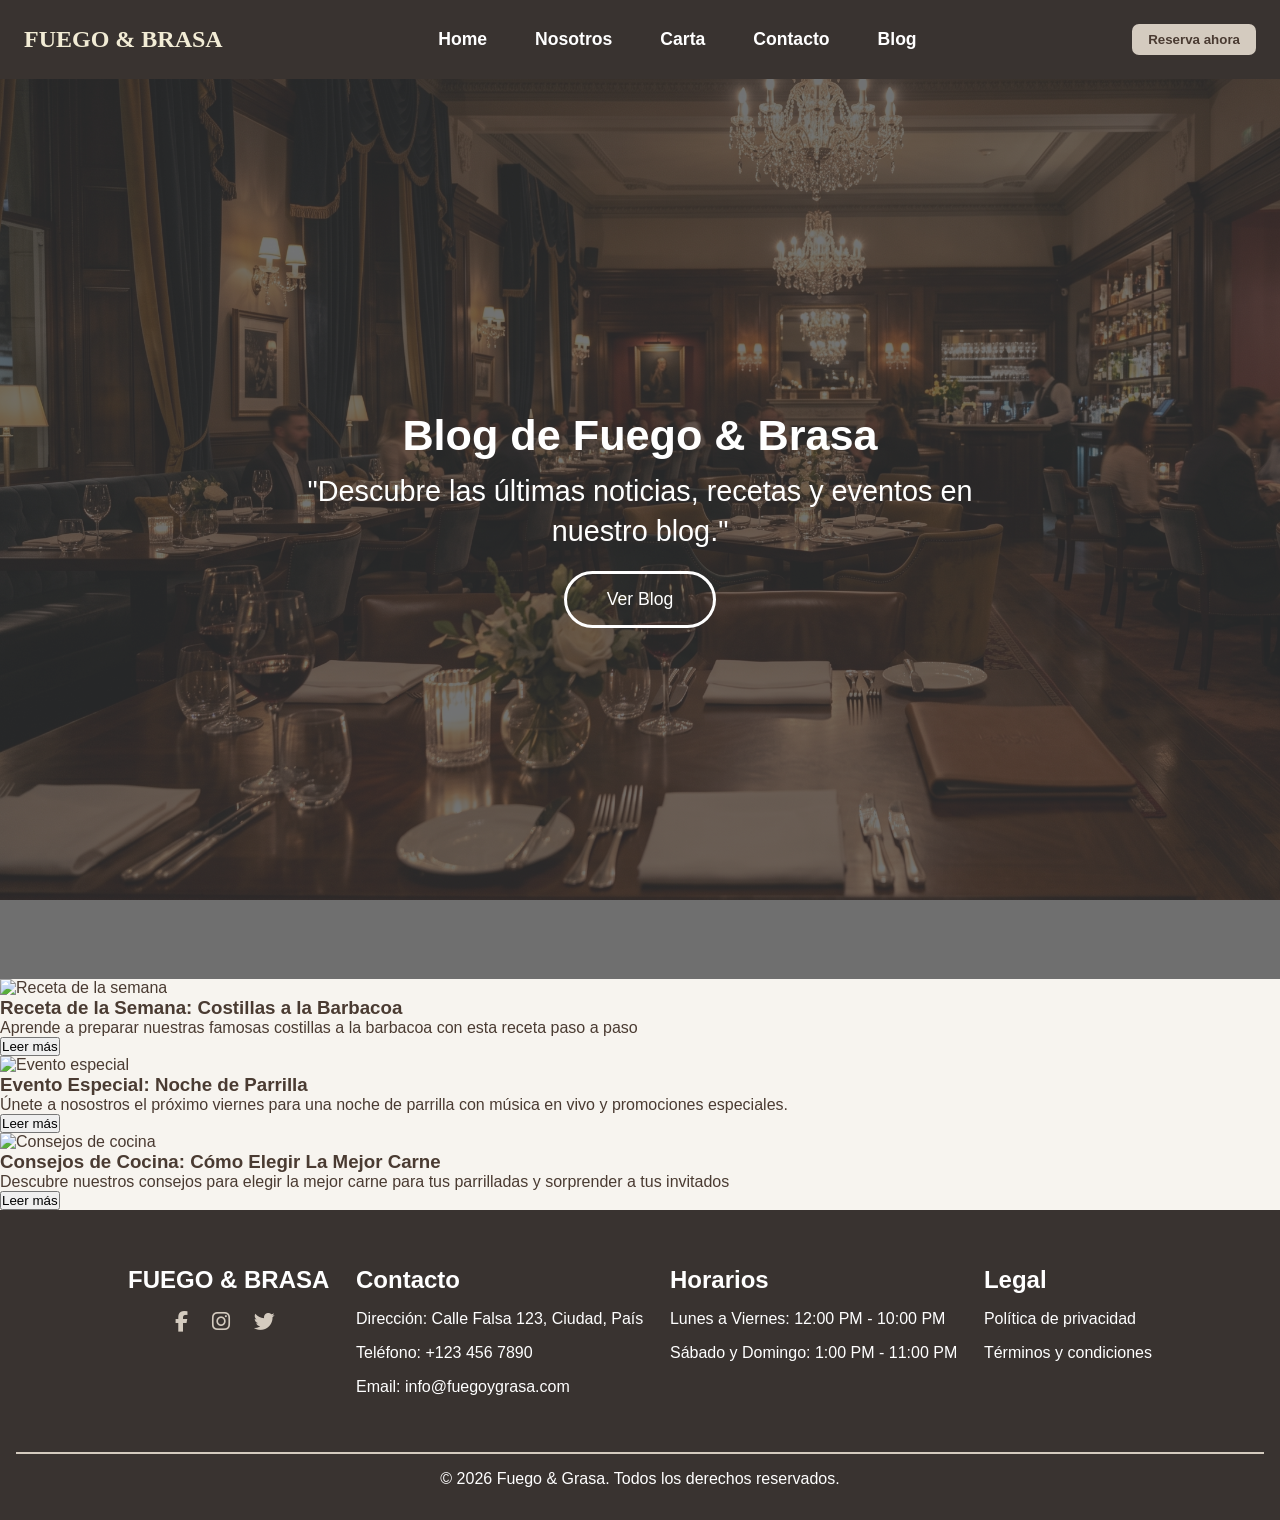
==== blog.html @ 3053ac19 "Commit de la creacion del Blog.Html con el apartado de su presentacion y la estructura de las primer" ====
<!DOCTYPE html>
<html lang="en">
<head>
    <meta charset="UTF-8">
    <meta name="viewport" content="width=device-width, initial-scale=1.0">
    <link rel="stylesheet" href="styles/styles.css">
    <link rel="icon" href="assets/favicon.ico" type="image/x-icon">
    <link rel="stylesheet" href="https://cdnjs.cloudflare.com/ajax/libs/font-awesome/6.5.1/css/all.min.css">
    <title>Blog - Fuego & Brasa</title>
</head>
<body>
    <header>
        <nav>
            <h2 class="logo">FUEGO & BRASA</h2>
            <ul>
                <li><a href="index.html">Home</a></li>
                <li><a href="nosotros.html">Nosotros</a></li>
                <li><a href="carta.html">Carta</a></li>
                <li><a href="contacto.html">Contacto</a></li>
                <li><a href="blog.html">Blog</a></li>
            </ul>
            <button class="btn-reservar">Reserva ahora</button>
        </nav>
    </header>
    
    <main>
        <section id="blog-presentacion">
            <div class="capa-oscura">
                <div class="contenido-capa">
                    <h2>Blog de Fuego & Brasa</h2>
                    <p>"Descubre las últimas noticias, recetas y eventos en nuestro blog."</p>
                    <button class="btn-blog">Ver Blog</button>
                </div>
            </div>
        </section>

        <section id="blog-contenido">
            <div class="tarjeta-blog">
                <img src="assets/img/ImgBlog1.jpeg" alt="Receta de la semana">
                <h3>Receta de la Semana: Costillas a la Barbacoa</h3>
                <p>Aprende a preparar nuestras famosas costillas a la barbacoa con esta receta paso a paso</p>
                <button class="btn-leer-mas">Leer más</button>
            </div>
            <div class="tarjeta-blog">
                <img src="assets/img/ImgBlog2.jpeg" alt="Evento especial">
                <h3>Evento Especial: Noche de Parrilla</h3>
                <p>Únete a nosostros el próximo viernes para una noche de parrilla con música en vivo y promociones especiales.</p>
                <button class="btn-leer-mas">Leer más</button>
            </div>
            <div class="tarjeta-blog">
                <img src="assets/img/ImgBlog3.jpeg" alt="Consejos de cocina">
                <h3>Consejos de Cocina: Cómo Elegir La Mejor Carne</h3>
                <p>Descubre nuestros consejos para elegir la mejor carne para tus parrilladas y sorprender a tus invitados</p>
                <button class="btn-leer-mas">Leer más</button>
            </div>
        </section>
    </main>

    <footer>
        <div class="footer-content">
            <div class="primer-contenido">
                <h2>FUEGO & BRASA</h2>
                <div class="redes-sociales">
                    <a href="https://www.facebook.com/fuegoygrasa" target="_blank">
                        <i  class ="fab fa-facebook-f"></i>
                        <span class="texto-oculto">Facebook</span>
                    </a>
                    <a href="https://www.instagram.com/fuegoygrasa" target="_blank">
                        <i class="fab fa-instagram"></i>
                        <span class="texto-oculto">Instagram</span>
                    </a>
                    <a href="https://www.twitter.com/fuegoygrasa" target="_blank">
                        <i class="fab fa-twitter"></i>
                        <span class="texto-oculto">Twitter</span>
                    </a>
                </div>
            </div>
            
            <div class="informacion-contenedor">
                <h2>Contacto</h2>
                <p>Dirección: Calle Falsa 123, Ciudad, País</p>
                <p>Teléfono: +123 456 7890</p>
                <p>Email: info@fuegoygrasa.com</p>
            </div>
            
            <div class="informacion-contenedor">
                <h2>Horarios</h2>
                <p>Lunes a Viernes: 12:00 PM - 10:00 PM</p>
                <p>Sábado y Domingo: 1:00 PM - 11:00 PM</p>
            </div>
            <div class="informacion-contenedor">
                <h2>Legal</h2>
                <p>Política de privacidad</p>
                <p>Términos y condiciones</p>
            </div>
        </div>
        <hr>
        <p class="copyright">&copy; 2026 Fuego & Grasa. Todos los derechos reservados.</p>
    </footer>
</body>
</html>
---- styles/styles.css ----
* {
    margin: 0;
    padding: 0;
    box-sizing: border-box;
    font-family: 'Open Sans', sans-serif;
}

body {
    background-color: #F7F4EF;
    color: #4A3B32;
}


nav {
    background-color: #393330;
    color: #fff;
    padding: 1.5rem;
    display: flex;
    align-items: center;
    gap: 7rem;
    justify-content: space-between;
    width: 100%; /* Asegura que el nav ocupe todo el ancho de la página */
}

nav .logo {
    font-size: 1.5rem;
    font-weight: bold;
    color: #fff9e0ef;
    font-family: 'Spicy Rice', cursive;
}

nav ul {
    list-style: none;
    display: flex;
    gap: 3rem;
}


nav ul li a {
    color: #fff;
    text-decoration: none;
    font-weight: bold;
    font-size: 1.1rem;
}

nav ul li a:hover {
    text-decoration: underline;
    text-underline-offset: 7px; /*Especiado entre el subrayado y el enlace*/
}

nav .btn-reservar {
    background-color: #fff5e7c8;
    padding: 0.5rem 1rem;
    border: none;
    border-radius: 7px;
    color: #4A3B32;
    font-weight: bold;
    cursor: pointer;
    transform: translateX(0);
    transition: transform 0.3s ease;
}

nav .btn-reservar:hover {
    background-color: #fff5e7;
    transition: background-color 0.3s ease;
    transform: translateX(-5px);
    transition: transform 0.3s ease;
}

nav .btn-reservar:active {
    background-color: #fff5e7c8;
}

main #contenido-principal {
    /*border: 10px solid red;*/
    display: flex;
    flex-direction: row;
    padding: 2rem;
    gap: 3rem;
    margin: 1rem 0;
}

main #contenido-principal .contenido-texto {
    /*border: 10px solid blue;*/
    font-size: 1.2rem;
    text-align: justify;
    padding: 1.5rem;
}

main #contenido-principal .contenido-texto h2 {
    margin-bottom: 1.2rem;
    font-size: 2.5rem;
}

main #contenido-principal .contenido-texto p {
    line-height: 1.6rem;
    font-size: 1.3rem;
}

main #contenido-principal .contenido-texto .btn-verCarta {
    margin-top: 1.5rem;
    background-color: #393330;
    color: #fff;
    padding: 0.7rem 1.5rem;
    border: none;
    border-radius: 7px;
    font-weight: bold;
    font-size: 0.9rem;
    cursor: pointer;
    transform: translateX(0);
    transition: transform 0.3s ease; /* Agrega una transición suave para el movimiento */
}

main #contenido-principal .contenido-texto .btn-verCarta:hover {
    transition: background-color 0.3s ease;
    background-color: #4A3B32;
    transform: translateX(5px);
    transition: transform 0.3s ease; 
}

.hero-image {
    width: 100%;
    height: auto;
    object-fit: cover; /* Asegura que la imagen mantenga su proporción y cubra el área asignada */
    border-radius: 10px;
    box-shadow: 0 8px 8px rgba(0, 0, 0, 0.1);
}


main #contenido-destacado {
    /*border: 10px solid rgb(0, 255, 247);*/
    padding: 1.5rem;
    text-align: center;
    line-height: 1.8rem;
    font-size: 1.2rem;
    display: flex;
    flex-direction: column;
    justify-content: center;
    align-items: center;
    margin: 1rem 0;
}

main #contenido-destacado .contenido-texto {
    /*border: 10px solid rgb(43, 129, 205);*/
    padding: 1rem;
    width: 70%;
}

main #contenido-destacado .contenido-texto h2 {
    margin-bottom: 1.2rem;
    font-size: 2.5rem;
}

main #contenido-destacado .contenido-texto p {
    line-height: 2rem;
    font-size: 1.2rem;
}

main #contenido-destacado .caracteristicas {
    /*border: 10px solid purple;*/
    display: flex;
    gap: 1.5rem;
    margin-top: 0.5rem;
    padding: 1rem;
}

main #contenido-destacado .caracteristicas .caracteristica {
    border: none;
    border-radius: 10px;
    box-shadow: 0 4px 6px rgba(0, 0, 0, 0.2);
    background-color: #fff5e7c8;
    padding: 1.8rem;
    flex: 1; /* Permite que cada característica ocupe el mismo espacio disponible */
    transition: transform 0.3s ease; 
}

main #contenido-destacado .caracteristicas .caracteristica:hover {
    transform: translateY(-5px);
    transition: transform 0.3s ease;
    box-shadow: 0 8px 12px rgba(0, 0, 0, 0.2); /* Agrega una sombra más pronunciada al hacer hover */
}

main #contenido-destacado .caracteristicas .caracteristica-imagen {
    margin: 10px 0;
    border: none;
    width: 100%;
    border-radius: 10px;
    box-shadow: 0 4px 6px rgba(0, 0, 0, 0.1);
    object-fit: cover; /* Asegura que la imagen mantenga su proporción y cubra el área asignada */
}

main #contenedor-testimonios {
    /*border: 10px solid rgb(255, 0, 0);*/
    display: grid;
    grid-template-columns: repeat(2, 1fr);
    gap: 2rem;
    padding: 2rem;
    margin: 1rem 0;
}

main #contenedor-testimonios .contenido-texto {
    /*border: 10px solid rgb(0, 255, 0);*/
    padding: 1.5rem;
    text-align: center;
    line-height: 1.8rem;
    font-size: 1.2rem;
    margin: auto;
}

main #contenedor-testimonios .contenido-texto h2 {
    margin-bottom: 1.2rem;
    font-size: 2.5rem;
    line-height: 2.5rem;
}

main #contenedor-testimonios .contenido-texto .calificacion {
    display: flex;
    flex-direction: column;
    justify-content: center;
    gap: 0.5rem;
    margin: 1rem 0;
}

main #contenedor-testimonios .contenido-texto .btn-verResenas{
    margin-top: 1.5rem;
    background-color: #393330;
    color: #fff;
    padding: 0.7rem 1.5rem;
    border: none;
    border-radius: 7px;
    font-weight: bold;
    font-size: 0.9rem;
    cursor: pointer;
    transform: translateY(0);
    transition: transform 0.3s ease; /* Agrega una transición suave para el movimiento */
}

main #contenedor-testimonios .contenido-texto .btn-verResenas:hover {
    transition: background-color 0.3s ease;
    background-color: #4A3B32;
    transform: translateY(-5px);
    transition: transform 0.3s ease; 
}

main #contenedor-testimonios .testimonios {
    /*border: 10px solid rgb(224, 57, 227);*/
    display: flex;
    flex-wrap: wrap;
    justify-content: center;
    gap: 2rem;
    padding: 1.5rem;
}

main #contenedor-testimonios .testimonio {
    display: grid;
    grid-template-columns: repeat(1, 1fr);
    text-align: justify;
    gap: 1rem;
    border: none;
    background-color: #fff5e7c8;
    padding: 1.5rem;
    border-radius: 10px;
    box-shadow: 0 4px 6px rgba(0, 0, 0, 0.1);
    width: 45%; /* Asegura que cada testimonio ocupe todo el ancho disponible dentro de su contenedor */
    justify-items: center; /* Centra el contenido dentro de cada testimonio */
    overflow: hidden;
}

main #contenedor-testimonios .testimonio .nombre-persona {
    font-weight: bold;
    font-size: 1.1rem;
}

main #contenedor-testimonios .testimonio p {
    font-size: 1rem;
    line-height: 1.5rem;
    text-align: center;
    margin: auto;
}

main #contenedor-testimonios .testimonio .testimonio-imagen {
    width: 200px;
    height: 200px;
    border-radius: 50%;
    object-fit: cover;
    box-shadow: 0 4px 6px rgba(0, 0, 0, 0.1);
}

main #ubicacion {
    display: grid;
    grid-template-columns: repeat(2, 1fr);
    /*border: 10px solid rgb(255, 0, 255);*/
    padding: 1.5rem;
    text-align: center;
    line-height: 1.8rem;
    font-size: 1.2rem;
    margin: 1rem 0;
}

main #ubicacion .contenido-texto {
    /*border: 10px solid rgb(0, 255, 255);*/
    padding: 1.5rem;
    text-align: center;
    line-height: 1.8rem;
    font-size: 1.2rem;
    text-align: justify;
}

main #ubicacion .contenido-texto h2 {
    margin-bottom: 1.2rem;
    font-size: 2.5rem;
    display: flex;
    flex-direction: row;
    gap : 1.5rem;
    align-items: center;
    /*border: 10px solid rgb(255, 255, 0);*/
    padding: 1rem;
}

main #ubicacion .contenido-texto p{
    /*border: #393330 10px solid;*/
    padding: 1rem;
}

main .separacion{
    border:none;
    border-top: 2px solid #bdae99;
    margin: 0 2rem;
}

footer {
    background-color: #393330;
    color: #fff;
    text-align: center;
    padding: 1rem;
}

footer .footer-content {
    display: flex;
    flex-direction: row;
    gap: 1rem;
    justify-content: space-between;
    align-items: flex-start;
    padding: 2.5rem 7rem;
}

footer .primer-contenido {
    display: flex;
    gap: 1rem;
    flex-direction: column;
    align-items: center;
}


footer .redes-sociales {
    display: flex;
    gap: 1rem;
    flex-direction: row;
}

footer .redes-sociales a {
    color: #fff5e7c8;
    text-decoration: none;
    font-size: 1.3rem;
}
footer .redes-sociales a i {
    margin-right: 0.5rem;
    transition: color 0.3s ease;
}

footer .redes-sociales i:hover {
    color: #fff5e7;
    transition: color 0.3s ease;
}

footer .texto-oculto{
    display: none; /*Oculta el texto, pero sigue siendo accesible para lectores de pantalla*/
}

footer .informacion-contenedor {
    display: flex;
    flex-direction: column;
    gap: 1rem;
    align-items: flex-start;
}

footer hr {
    margin: 1rem 0;
    border: none;
    border-top: 2px solid #fff5e7c8;
}

footer .copyright {
    font-size: 1rem;
    color: #ffffff;
    padding-bottom: 1rem;
}


main #presentacion-contenido{
    background-image: url("/assets/img/ImgFondoNosotros.jpeg");
    background-size: cover;
    height: 100vh;
    overflow: hidden;
    justify-content: center;
}

main #presentacion-contenido .capa-oscura{
    background: rgba(55, 56, 57, 0.7);
    height: 100vh;   
    /*border: 10px solid crimson;*/
    display: flex;
    flex-direction: column;
    justify-content: center;
}

main #presentacion-contenido .capa-oscura .contenido-capa{
    /*border: 10px solid rgb(47, 220, 20);*/
    text-align: center;
    color: #fff;
    line-height: 1.8rem;
    font-size: 1.8rem;
    padding: 30px;
}

main #presentacion-contenido .capa-oscura .contenido-capa h2{
    /*border: 10px solid rgb(38, 130, 23);*/
    margin-bottom: 1rem;
    padding: 10px;
}

main #presentacion-contenido .capa-oscura .contenido-capa .btn-reserva{
    border: 3px solid white;
    border-radius: 40px;
    margin-top: 20px;
    margin-bottom: 1rem;
    padding: 15px 40px;
    font-size: 1.1rem;
    background: none;
    color: #fff;
    cursor: pointer;
}

main #presentacion-contenido .capa-oscura .contenido-capa .btn-reserva:hover{
    text-decoration: underline;
    text-underline-offset: 7px;
    transition: 0.3 ease;
}

main #historia{
    /*border: 10px solid cornflowerblue;*/
}

main #historia .contenido{
    /*border: 10px solid rgb(79, 110, 168);*/
    display: flex;
    gap: 10px;
}

main #historia .contenido .contenido-texto{
    /*border: 10px solid rgb(46, 64, 97);*/
    padding: 40px;
    margin-bottom: 10px;
    text-align: justify;
    font-size: 1.2rem;
    line-height: 1.8rem;
}
main #historia .contenido .contenido-texto h2{
    /*border: 10px solid rgb(39, 217, 190);*/
    padding: 15px;
    margin-bottom: 10px;
    text-align: justify;
}

main #historia .contenido .contenido-texto p{
    /*border: 10px solid rgb(39, 217, 190);*/
    padding: 15px;
    margin-bottom: 10px;
    text-align: justify;
}

main #historia .contenido .imagen-historia{
    width: 50%;
    height: auto;
    object-fit: cover;
    border-radius: 5px;
}

main #objetivo-restaurante {
    /*border: 10px solid salmon;*/
    background-image: url("/assets/img/ImgObjetivos.jpeg");
    height: 120vh;
    background-size: cover;
    background-attachment: fixed;
    color: #f4f4f4;
}

main #objetivo-restaurante .capa-oscura{
    background: rgba(55, 56, 57, 0.7);
    height: 120vh;
    /*border: 10px solid rgb(130, 61, 54);*/
    justify-content: center;
    align-content: center;
}

main #objetivo-restaurante .capa-oscura h2{
    /*border: 10px solid forestgreen;*/
    text-align: center;
    align-content: center;
    font-size: 2rem;
    margin-bottom: 9rem;
}

main #objetivo-restaurante .contenido {
    /*border: 10px solid rgb(72, 53, 194);*/
    padding: 10px;
    margin: auto;
}

main #objetivo-restaurante .contenido p{
    /*border: 10px solid rgb(53, 194, 163);*/
    padding: 20px;
    line-height: 2rem;
}

main #objetivo-restaurante .contenido-grupo {
    /*border: 10px solid rgb(4, 242, 56);*/
    display: grid;
    grid-template-columns: repeat(3,1fr);
    text-align: center;
    font-size: 1.4rem;
    gap: 20x;
}

main #objetivo-restaurante .contenido:not(:last-child) {
    border-right: 2px solid rgba(255, 255, 255, 0.941); /* Línea blanca semi-transparente */
}

main #equipo-restaurante {
    /*border: 10px solid fuchsia;*/
    display: grid;
    grid-template-columns: repeat(1, 1fr);
    gap: 10px;
    margin-bottom: 20px;
}

main #equipo-restaurante hr {
    margin: 1rem 12rem;
    border: none;
    border-top: 2px solid #7b7265c8;
}

main #equipo-restaurante .contenido-texto {
    /*border: 10px solid rgb(25, 21, 137);*/
    margin: auto;
    padding: 20px;
    text-align: center;
    width: 70%;
}

main #equipo-restaurante .contenido-texto h2{
    /*border: 10px solid rebeccapurple;*/
    font-size: 2rem;
    margin-bottom: 1rem;
    padding: 15px;
}
main #equipo-restaurante .contenido-texto h2 i{
    margin-right: 15px;
}

main #equipo-restaurante .contenido-texto p{
    /*border: 10px solid rgb(112, 153, 51);*/
    font-size: 1.4rem;
    padding: 15px;
    line-height: 2rem;
}

main #equipo-restaurante .presentacion-equipo {
    /*border: 10px solid rgb(255, 0, 30);*/
    display: flex;
    flex-direction: row;
    flex-wrap: wrap;
    justify-content: center;
    gap: 20px;
    padding: 10px;
}

main #equipo-restaurante .presentacion-equipo .personal{
    width: 30%; /* Asegura que cada testimonio ocupe todo el ancho disponible dentro de su contenedor */
    padding: 20px; 
    text-align: center;
    gap: 1rem;
    border: none;
    background-color: #fff5e7c8;
    border-radius: 10px;
    box-shadow: 0 4px 6px rgba(0, 0, 0, 0.1);
    justify-items: center; /* Centra el contenido dentro de cada testimonio */
    overflow: hidden;
    transform: translateY(0);
    transition: transform 0.3s ease;
}

main #equipo-restaurante .presentacion-equipo .personal:hover{
    transform: translateY(-5px);
    transition: all 0.3s ease;
    box-shadow: 0 7px 10px rgba(0, 0, 0, 0.2);
}


main #equipo-restaurante .presentacion-equipo .personal .personal-imagen{
    width: 200px;
    height: 200px;
    border-radius: 50%;
    object-fit: cover;
    box-shadow: 0 4px 6px rgba(0, 0, 0, 0.1);
    margin-bottom: 20px;
}

main #equipo-restaurante .presentacion-equipo .personal ul{
    font-size: 1.1rem;
    line-height: 1.5rem;
    list-style: none;
}

main #equipo-restaurante .presentacion-equipo .personal ul li{
    padding: 5px 0;
}

main #mapa-restaurante {
    height: 80vh;
}

main #mapa-restaurante .mapa iframe{
    height: 80vh;
}


/*ESTILOS DE LA CARTA.HTML*/
main #carta-contenido {
    /*border: 10px solid blue;*/
    background-image: url("/assets/img/ImgFondoCarta.jpeg");
    background-size: cover;
    background-attachment: fixed;
    height: 100vh;
    color: #fff;
    text-align: center;
}

main #carta-contenido .capa-oscura{
    /*border: 10px solid rgb(0, 255, 221);*/
    height: 100vh;
    background: rgba(55, 56, 57, 0.7);
    display: flex;
    flex-direction: column;
    justify-content: center;
    align-items: center;
}

main #carta-contenido .capa-oscura .contenido{
    /*border: 10px solid rebeccapurple;*/
    padding: 30px;
    width: 60%;
    font-size: 1.8rem;
}

main #carta-contenido .capa-oscura .contenido h2{
    margin-bottom: 1rem;
}

main #carta-contenido .capa-oscura .contenido p {
    line-height: 2.5rem;
}

main #carta-contenido .capa-oscura .contenido #btn-verCarta{
    border: 3px solid white;
    border-radius: 40px;
    margin-top: 20px;
    margin-bottom: 1rem;
    padding: 15px 40px;
    font-size: 1.1rem;
    background: none;
    color: #fff;
    cursor: pointer;
}

main #carta-contenido .capa-oscura .contenido #btn-verCarta:hover{
    text-decoration: underline;
    text-underline-offset: 7px;
    transition: 0.3 ease;
}

main #entradas-carta {
    /*border: 10px solid forestgreen;*/
    display: flex;
    flex-direction: column;
    flex-wrap: wrap;
    justify-content: center;
}

main #entradas-carta .presentacion{
    /*border: 10px solid aqua;*/
    text-align: center;
    padding: 30px;
    font-size: 1.5rem;
    line-height: 2.5rem;
}

main #entradas-carta .platos-grid-layout{
    /*border: 10px solid rgb(6, 240, 29);*/
    display: flex;
    flex-wrap: wrap;
    overflow: hidden;
    gap: 20px;
    justify-content: center;
}

main #entradas-carta .platos-grid-layout .plato-tarjeta{
    border: none;
    background-size: cover;
    background-position: center;
    height: 40vh;
    width: calc(33.33% - 20px);
    color: white;
    position: relative;
    overflow: hidden;
    border-radius: 10px;
    box-shadow: 0 4px 6px rgba(0, 0, 0, 0.1);
    margin: 20px 0px;
}

main #entradas-carta .platos-grid-layout .plato-tarjeta .contenido-capa{
    border: none;
    background: rgba(55, 56, 57, 0.85); /* Color gris oscuro con opacidad */
    position: absolute;
    top: 0;
    left: 0;
    width: 100%;
    height: 100%;
    display: flex;
    flex-direction: column;
    justify-content: center;
    align-items: center;
    text-align: center;
    font-size: 20px;
    line-height: 1.8rem;
    padding: 20px;
    box-sizing: border-box;
    color: white;
    opacity: 0; 
    transition: opacity 0.4s ease;
}

main #entradas-carta .platos-grid-layout .plato-tarjeta .contenido-capa:hover{
    opacity: 1;
}

.separacion-carta{
    border: none;
    border-top: 3px solid rgb(169, 143, 104);
    margin: 10px 5rem;

}

.entrada-1 {
    background-image: url("/assets/img/ImgPlatoEntrada1.jpeg"); 
}
.entrada-2 {
    background-image: url("/assets/img/ImgPlatoEntrada2.jpeg"); 
}
.entrada-3 {
    background-image: url("/assets/img/ImgPlatoEntrada3.jpeg"); 
}
.entrada-4 {
    background-image: url("/assets/img/ImgPlatoEntrada4.jpeg"); 
} 
.entrada-5 {
    background-image: url("/assets/img/ImgPlatoEntrada5.jpeg"); 
}


/*CORTES*/
.corte-1 {
    background-image: url("/assets/img/ImgPlatoCorte1.jpeg"); 
}
.corte-2 {
    background-image: url("/assets/img/ImgPlatoCorte2.jpeg");
}
.corte-3 {
    background-image: url("/assets/img/ImgPlatoCorte3.jpeg"); 
}
.corte-4 {
    background-image: url("/assets/img/ImgPlatoCorte4.jpeg"); 
}
.corte-5 {
    background-image: url("/assets/img/ImgPlatoCorte5.jpeg"); 
}
.corte-6 {
    background-image: url("/assets/img/ImgPlatoCorte6.jpeg"); 
}
.corte-7 {
    background-image: url("/assets/img/ImgPlatoCorte7.jpeg"); 
}
.corte-8 {
    background-image: url("/assets/img/ImgPlatoCorte8.jpeg"); 
}


/*GUARNICIONES*/
.guarnicion-1 {
    background-image: url("/assets/img/ImgPlatoGuarnicion1.jpeg"); 
}
.guarnicion-2 {
    background-image: url("/assets/img/ImgPlatoGuarnicion2.jpeg");
}
.guarnicion-3 {
    background-image: url("/assets/img/ImgPlatoGuarnicion3.jpeg"); 
}
.guarnicion-4 {
    background-image: url("/assets/img/ImgPlatoGuarnicion4.jpeg"); 
}
.guarnicion-5 {
    background-image: url("/assets/img/ImgPlatoGuarnicion5.jpeg"); 
}
.guarnicion-6 {
    background-image: url("/assets/img/ImgPlatoGuarnicion6.jpeg"); 
} 


/*POSTRES*/
.postre-1 {
    background-image: url("/assets/img/ImgPlatoPostre1.jpeg"); 
}
.postre-2 {
    background-image: url("/assets/img/ImgPlatoPostre2.jpeg");
}
.postre-3 {
    background-image: url("/assets/img/ImgPlatoPostre3.jpeg"); 
}
.postre-4 {
    background-image: url("/assets/img/ImgPlatoPostre4.jpeg"); 
}
.postre-5 {
    background-image: url("/assets/img/ImgPlatoPostre5.jpeg");  
}


/*BEBIDAS*/
.bebida-1 {
    background-image: url("/assets/img/ImgBebida1.jpeg"); 
}
.bebida-2 {
    background-image: url("/assets/img/ImgBebida2.jpeg");
}
.bebida-3 {
    background-image: url("/assets/img/ImgBebida3.jpeg"); 
}
.bebida-4 {
    background-image: url("/assets/img/ImgBebida4.jpeg"); 
}
.bebida-5 {
    background-image: url("/assets/img/ImgBebida5.jpeg");  
}



/*ESTILOS DE CONTACTO.HTML*/
main #contacto-presentacion {
    /*border: 10px solid blue;*/
    background-image: url("/assets/img/ImgFondoContacto.jpeg");
    background-size: cover;
    background-attachment: fixed;
    height: 100vh;
    color: #fff;
    text-align: center;
}

main #contacto-presentacion .capa-oscura{
   /* border: 10px solid rgb(0, 255, 221);*/
    height: 100vh;
    background: rgba(55, 56, 57, 0.7);
    display: flex;
    flex-direction: column;
    justify-content: center;
    align-items: center;
}

main #contacto-presentacion .capa-oscura .contenido-capa{
    /*border: 10px solid rebeccapurple;*/
    padding: 30px;
    width: 60%;
    font-size: 1.8rem;
    line-height: 2.5rem;
}

main #contacto-presentacion .capa-oscura .contenido-capa h2{
    margin-bottom: 1rem;
}

main #contacto-presentacion .capa-oscura .contenido-capa .btn-contacto{
    border: 3px solid white;
    border-radius: 40px;
    margin-top:20px;
    margin-bottom: 1rem;
    padding: 15px 40px;
    font-size: 1.1rem;
    background: none;
    color: #fff;
    cursor: pointer;
    transition: all 0.3s ease;
}

main #contacto-presentacion .capa-oscura .contenido-capa .btn-contacto:hover{
    text-decoration: underline;
    text-underline-offset: 7px;
    transition: 0.3s ease;
}

main #apartado-formulario{
    /*border: 10px solid #ce4b09;*/
    display: flex;
    flex-direction: row;
    justify-content: space-between;
    gap: 40px;
    padding: 50px;
}

main #apartado-formulario .tarjeta-complemento{
    border: none;
    width: 30%;
    align-content: center;
    text-align: center;
    line-height: 1.8rem;
    background-color: #fff5e7c8;
    border-radius: 10px;
    box-shadow: 0 4px 6px rgba(0, 0, 0, 0.1);
    margin: auto;
    padding: 20px;
}

main #apartado-formulario .tarjeta-complemento h3{
    margin-bottom: 15px;
    font-size: 20px;
}

main #apartado-formulario .tarjeta-complemento p{
    /*border: 10px solid royalblue;*/
    padding: 0 30px;
    font-size: 18px;
}

main #apartado-formulario .tarjeta-complemento .contacto-lista, .horarios-lista{
    list-style: none;
    text-decoration: underline;
    text-underline-offset: 7px;
    margin: 10px;
    /*border: 10px solid red;*/
}

main #apartado-formulario #formulario-contacto{
    /*border: 10px solid rgb(37, 236, 140);*/
    display: flex;
    flex-direction: column;
    justify-content: space-between;
    gap: 10px;
    padding: 20px;
    background-color: #fff5e7c8;
    border-radius: 10px;
    box-shadow: 0 4px 6px rgba(0, 0, 0, 0.1);
    width: 50%;
    margin: auto;
}


main #apartado-formulario #formulario-contacto h2{
    font-size: 2rem;
    margin-bottom: 1rem;
    text-align: center;
}

main #apartado-formulario #formulario-contacto label{
    font-size: 18px;
    font-weight: bold;
}

main #apartado-formulario #formulario-contacto input, main #apartado-formulario #formulario-contacto textarea{
    border: 2px solid #7b7265c8;
    border-radius: 5px;
    padding: 10px;
    font-size:16px;
    margin-bottom: 10px;
}

main #apartado-formulario #formulario-contacto button[type="submit"]{
    background-color:#393330;
    color: #fff;
    border:none;
    border-radius: 7px;
    padding: 10px;
    font-size: 1.1rem;
    cursor: pointer;
    transition: all 0.3s ease;
    margin-top: 10px;
    width: 50%;
    align-self: center;
}

main #apartado-formulario #formulario-contacto button[type="submit"]:hover{
    background-color: #4A3B32;
    transition: all 0.3s ease; 
}




/*ESTILOS BLOG.HTML*/
/*ESTILOS DE CONTACTO.HTML*/
main #blog-presentacion {
    /*border: 10px solid blue;*/
    background-image: url("/assets/img/ImgFondoContacto.jpeg");
    background-size: cover;
    background-attachment: fixed;
    height: 100vh;
    color: #fff;
    text-align: center;
}

main #blog-presentacion .capa-oscura{
   /* border: 10px solid rgb(0, 255, 221);*/
    height: 100vh;
    background: rgba(55, 56, 57, 0.7);
    display: flex;
    flex-direction: column;
    justify-content: center;
    align-items: center;
}

main #blog-presentacion .capa-oscura .contenido-capa{
    /*border: 10px solid rebeccapurple;*/
    padding: 30px;
    width: 60%;
    font-size: 1.8rem;
    line-height: 2.5rem;
}

main #blog-presentacion .capa-oscura .contenido-capa h2{
    margin-bottom: 1rem;
}

main #blog-presentacion .capa-oscura .contenido-capa .btn-blog{
    border: 3px solid white;
    border-radius: 40px;
    margin-top:20px;
    margin-bottom: 1rem;
    padding: 15px 40px;
    font-size: 1.1rem;
    background: none;
    color: #fff;
    cursor: pointer;
    transition: all 0.3s ease;
}

main #blog-presentacion .capa-oscura .contenido-capa .btn-blog:hover{
    text-decoration: underline;
    text-underline-offset: 7px;
    transition: 0.3s ease;
}
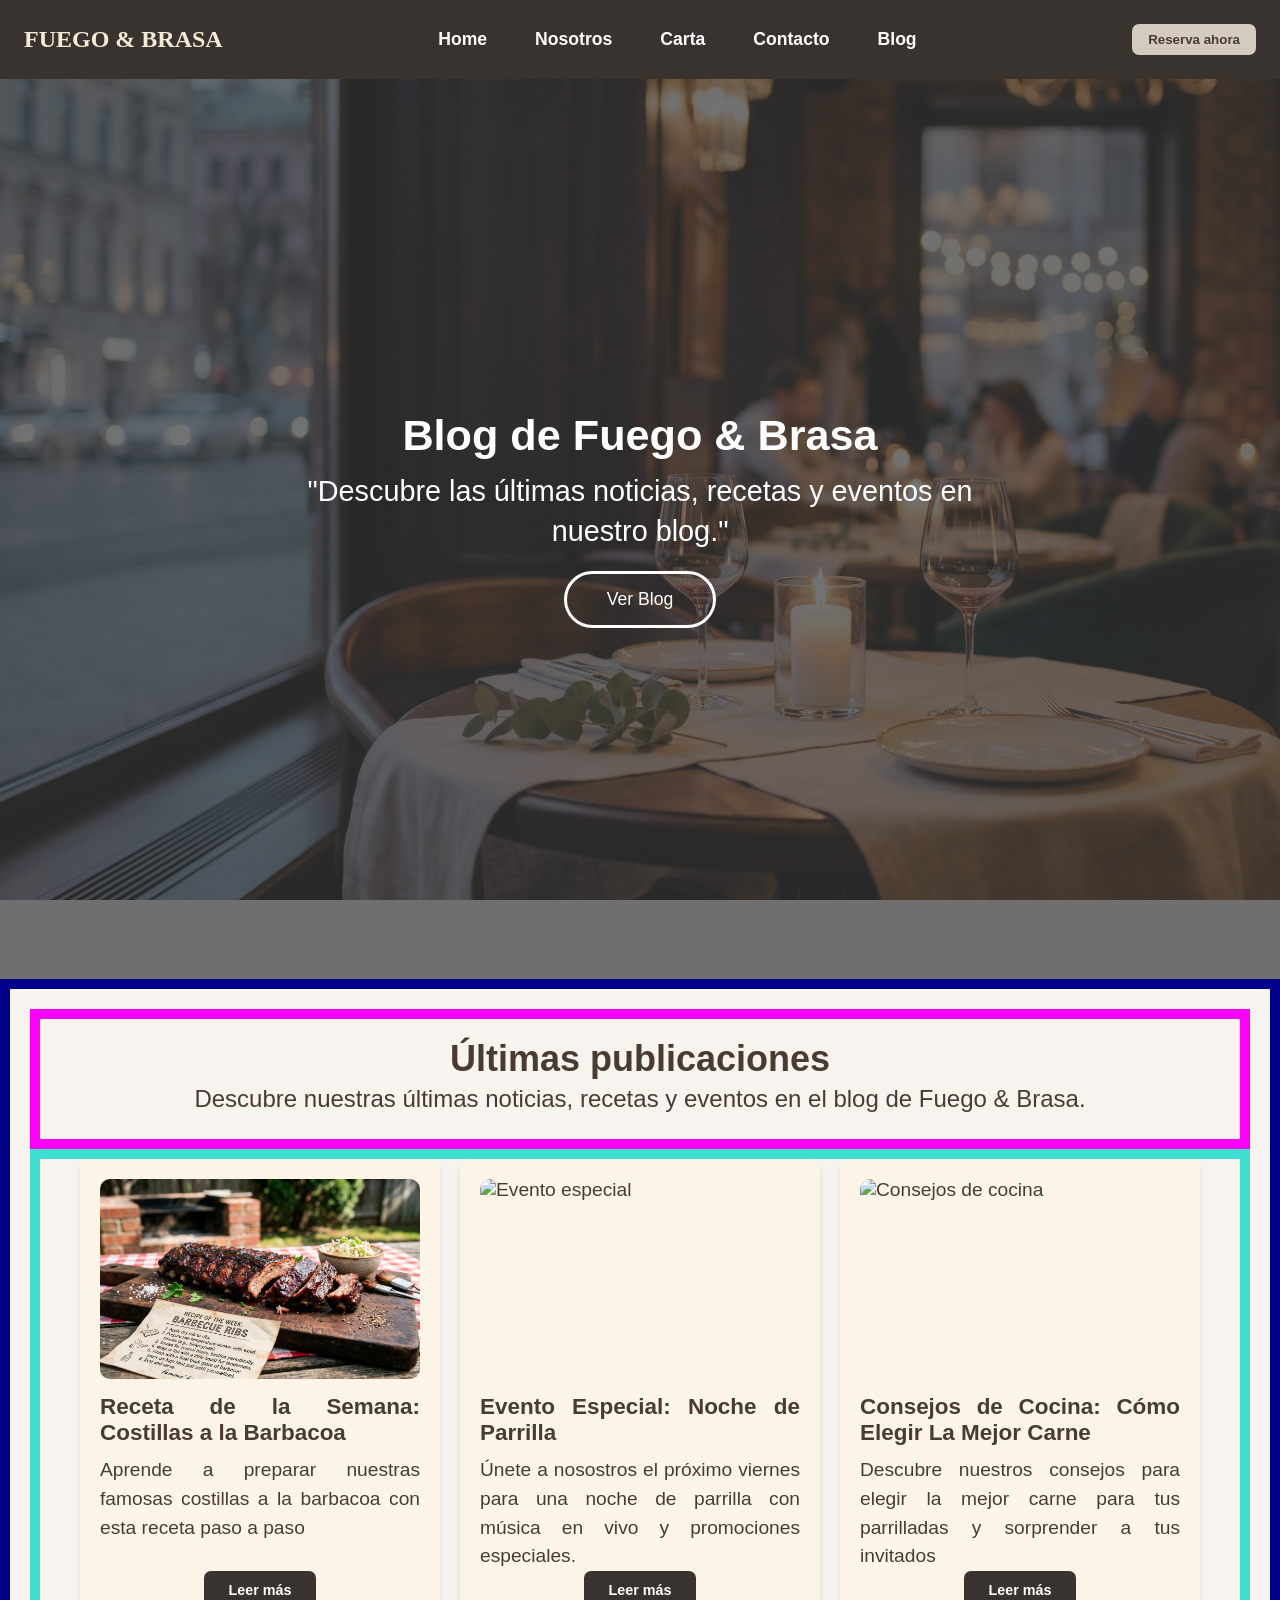
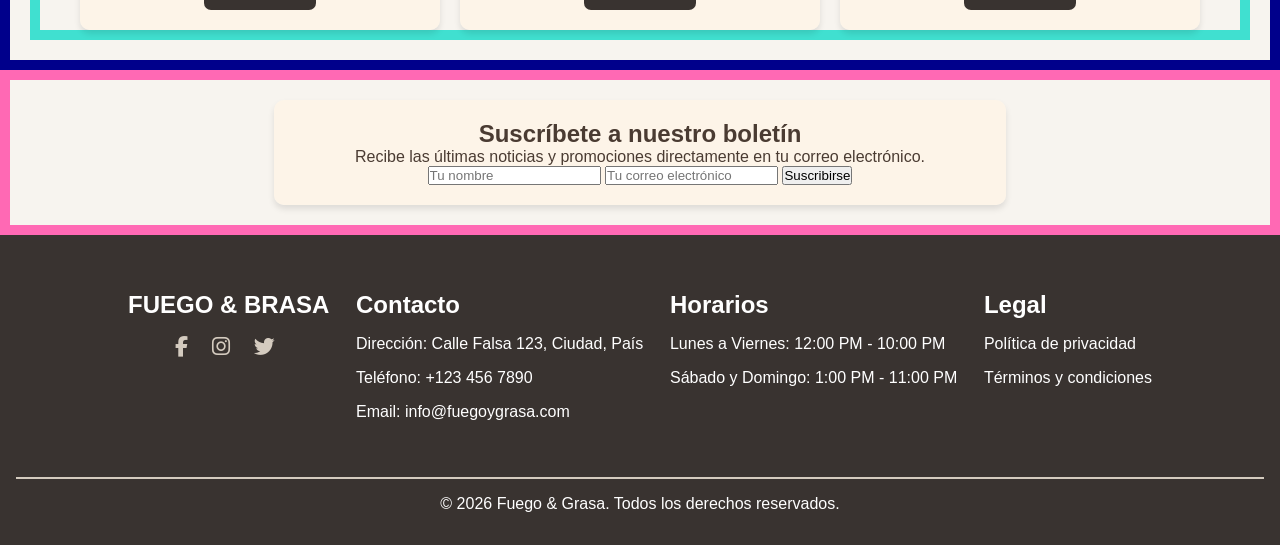
==== commit 803617af: "Commit de la implementacion de 3 noticias en blog con sus estilos y estructura de un pequeño apartad" ====
--- a/blog.html
+++ b/blog.html
@@ -35,24 +35,47 @@
         </section>
 
         <section id="blog-contenido">
-            <div class="tarjeta-blog">
-                <img src="assets/img/ImgBlog1.jpeg" alt="Receta de la semana">
+            <div class="tarjeta-presentacion">
+                <h2>Últimas publicaciones</h2>
+                <p>Descubre nuestras últimas noticias, recetas y eventos en el blog de Fuego & Brasa.</p>
+            </div>
+
+            <div class="tarjetas-blog">
+                <div class="tarjeta-blog">
+                <img src="assets/img/ImgBlog1.jpeg" alt="Receta de la semana" class="img-blog">
                 <h3>Receta de la Semana: Costillas a la Barbacoa</h3>
                 <p>Aprende a preparar nuestras famosas costillas a la barbacoa con esta receta paso a paso</p>
                 <button class="btn-leer-mas">Leer más</button>
-            </div>
-            <div class="tarjeta-blog">
-                <img src="assets/img/ImgBlog2.jpeg" alt="Evento especial">
+                </div>
+
+                <div class="tarjeta-blog">
+                <img src="assets/img/ImgBlog2.jpeg" alt="Evento especial" class="img-blog">
                 <h3>Evento Especial: Noche de Parrilla</h3>
                 <p>Únete a nosostros el próximo viernes para una noche de parrilla con música en vivo y promociones especiales.</p>
                 <button class="btn-leer-mas">Leer más</button>
-            </div>
-            <div class="tarjeta-blog">
-                <img src="assets/img/ImgBlog3.jpeg" alt="Consejos de cocina">
+                </div>
+
+                <div class="tarjeta-blog">
+                <img src="assets/img/ImgBlog3.jpeg" alt="Consejos de cocina" class="img-blog">
                 <h3>Consejos de Cocina: Cómo Elegir La Mejor Carne</h3>
                 <p>Descubre nuestros consejos para elegir la mejor carne para tus parrilladas y sorprender a tus invitados</p>
                 <button class="btn-leer-mas">Leer más</button>
+                </div>
             </div>
+        </section>
+        
+        <section id="blog-suscripcion">
+            <div class="tarjeta-suscripcion">
+                <h2>Suscríbete a nuestro boletín</h2>
+                <p>Recibe las últimas noticias y promociones directamente en tu correo electrónico.</p>
+                <form id="formulario-suscripcion">
+                    <input type="text" name="nombre" id="nombre-suscripcion" placeholder="Tu nombre" required>
+                    <input type="email" name="email" id="email-suscripcion" placeholder="Tu correo electrónico" required>
+                    <button type="submit" class="btn-suscripcion">Suscribirse</button>
+                </form>
+            </div>
+        </section>
+
         </section>
     </main>
 
--- a/styles/styles.css
+++ b/styles/styles.css
@@ -1016,7 +1016,7 @@
 /*ESTILOS DE CONTACTO.HTML*/
 main #blog-presentacion {
     /*border: 10px solid blue;*/
-    background-image: url("/assets/img/ImgFondoContacto.jpeg");
+    background-image: url("/assets/img/ImgBlogPresentacion.jpeg");
     background-size: cover;
     background-attachment: fixed;
     height: 100vh;
@@ -1065,3 +1065,94 @@
     transition: 0.3s ease;
 }
 
+main #blog-contenido{
+    border: 10px solid darkblue;
+    gap: 20px;
+    justify-content: center;
+    padding: 20px;
+}
+
+main #blog-contenido .tarjeta-presentacion{
+    border: 10px solid fuchsia;
+    text-align: center;
+    padding: 20px;
+    font-size: 1.5rem;
+    line-height: 2.5rem;
+}
+
+main #blog-contenido .tarjetas-blog{
+    border: 10px solid turquoise;
+    display: flex;
+    flex-direction: row;
+    justify-content: center;
+    gap: 20px;
+    font-size: 1.2rem;
+    text-align: justify;
+}
+
+main #blog-contenido .tarjetas-blog .tarjeta-blog{
+    /*border: 10px solid red;*/
+    background-color: #fff5e7c8;
+    border-radius: 10px;
+    box-shadow: 0 4px 6px rgba(0, 0, 0, 0.1);
+    padding: 20px;
+    width: 30%;
+    display: flex;
+    flex-direction: column;
+}
+
+main #blog-contenido .tarjetas-blog .tarjeta-blog .img-blog{
+    width: 100%;
+    height: 200px;
+    object-fit: cover;
+    border-radius: 10px;
+    margin-bottom: 15px;
+}
+
+main #blog-contenido .tarjetas-blog .tarjeta-blog h3{
+    margin-bottom: 10px;
+}
+
+main #blog-contenido .tarjetas-blog .tarjeta-blog p{
+    line-height: 1.8rem;
+    flex-grow: 1; /*Permite que el parrafo ocupe el espacio disponible dentro de la tarjeta, empujando el boton hacia abajo*/
+}
+
+main #blog-contenido .tarjetas-blog .tarjeta-blog .btn-leer-mas{
+    margin:auto;
+    background-color: #393330;
+    color: #fff;
+    padding: 0.7rem 1.5rem;
+    border: none;
+    border-radius: 7px;
+    font-weight: bold;
+    font-size: 0.9rem;
+    cursor: pointer;
+    transform: translateY(0);
+    transition: transform 0.3s ease;
+}
+
+main #blog-contenido .tarjetas-blog .tarjeta-blog .btn-leer-mas:hover{
+    background-color: #4A3B32;
+    transform: translateY(-5px);
+    transition: transform 0.3s ease;
+}
+
+main #blog-suscripcion{
+    border: 10px solid hotpink;
+    display: flex;
+    flex-direction: column;
+    align-items: center;
+    padding: 20px;
+}
+
+main #blog-suscripcion .tarjeta-suscripcion{
+    background-color: #fff5e7c8;
+    border-radius: 10px;
+    box-shadow: 0 4px 6px rgba(0, 0, 0, 0.1);
+    padding: 20px;
+    width: 60%;
+    text-align: center;
+}
+
+
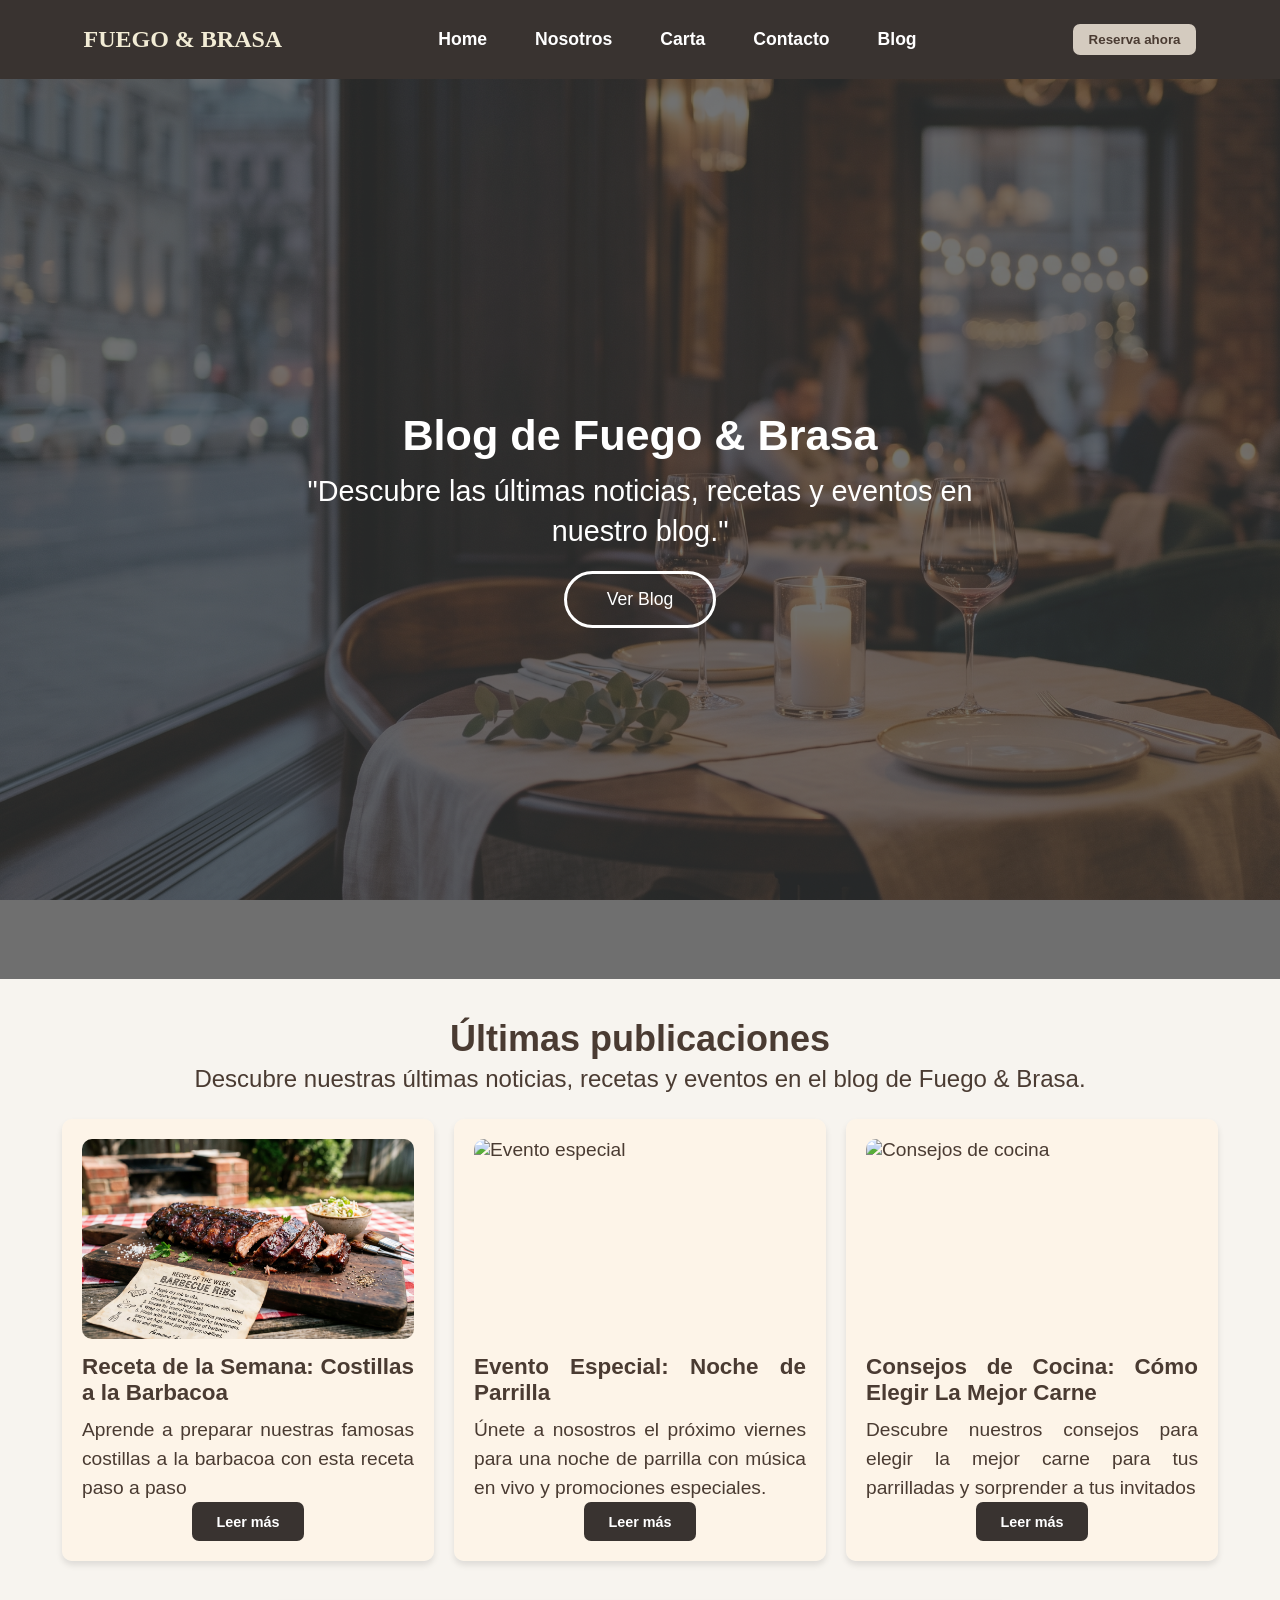
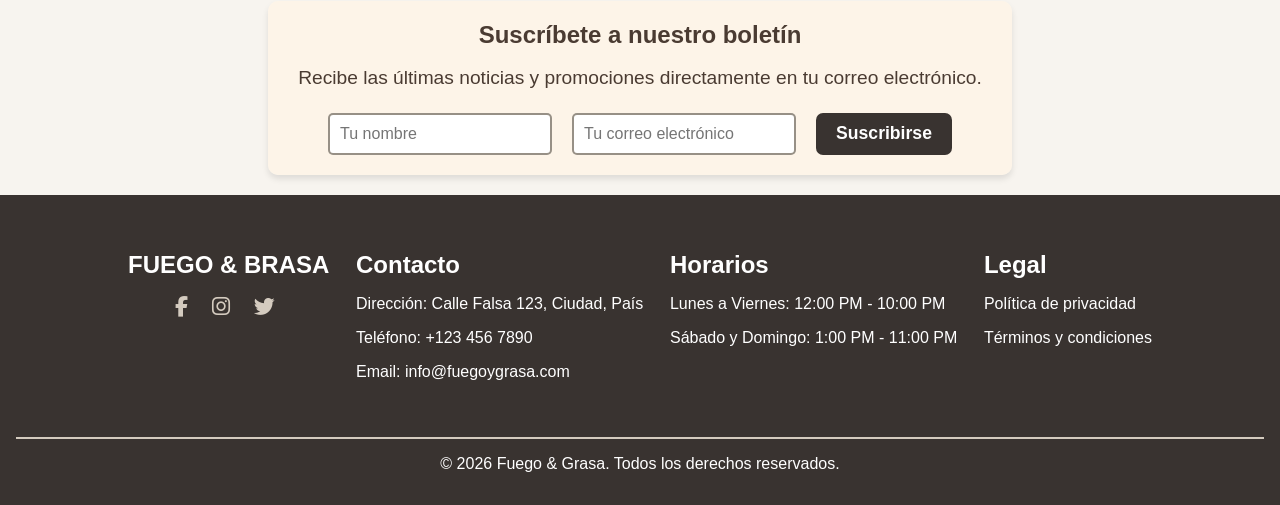
==== commit 04edb2bf: "Implementación del diseño responsivo para blog.html" ====
--- a/blog.html
+++ b/blog.html
@@ -11,6 +11,10 @@
 <body>
     <header>
         <nav>
+            <button class="menu-hamburguesa">
+                <i class="fas fa-bars icono-abrir"></i>
+                <i class="fas fa-times icono-cerrar"></i>
+            </button>
             <h2 class="logo">FUEGO & BRASA</h2>
             <ul>
                 <li><a href="index.html">Home</a></li>
--- a/styles/styles.css
+++ b/styles/styles.css
@@ -17,9 +17,19 @@
     padding: 1.5rem;
     display: flex;
     align-items: center;
-    gap: 7rem;
-    justify-content: space-between;
+    gap: 3%;
+    justify-content: space-around;
     width: 100%; /* Asegura que el nav ocupe todo el ancho de la página */
+    margin: 0 auto;
+}
+
+nav .menu-hamburguesa{
+    display: none;
+    background: none;
+    border: none;
+    color: #fff;
+    font-size: 1.5rem;
+    cursor: pointer;
 }
 
 nav .logo {
@@ -244,10 +254,12 @@
 
 main #contenedor-testimonios .testimonios {
     /*border: 10px solid rgb(224, 57, 227);*/
-    display: flex;
-    flex-wrap: wrap;
+    display: grid;
+    /* Define columnas que se adaptan solas con un tamaño mínimo y máximo ↔️ */
+    grid-template-columns: repeat(auto-fit, minmax(250px, 1fr)); 
+    gap: 20px;
+    width: 100%;
     justify-content: center;
-    gap: 2rem;
     padding: 1.5rem;
 }
 
@@ -261,7 +273,7 @@
     padding: 1.5rem;
     border-radius: 10px;
     box-shadow: 0 4px 6px rgba(0, 0, 0, 0.1);
-    width: 45%; /* Asegura que cada testimonio ocupe todo el ancho disponible dentro de su contenedor */
+    width: 100%; /* Asegura que cada testimonio ocupe todo el ancho disponible dentro de su contenedor */
     justify-items: center; /* Centra el contenido dentro de cada testimonio */
     overflow: hidden;
 }
@@ -400,6 +412,7 @@
 main #presentacion-contenido{
     background-image: url("/assets/img/ImgFondoNosotros.jpeg");
     background-size: cover;
+    background-position: center;
     height: 100vh;
     overflow: hidden;
     justify-content: center;
@@ -427,6 +440,7 @@
     /*border: 10px solid rgb(38, 130, 23);*/
     margin-bottom: 1rem;
     padding: 10px;
+    line-height: 3rem;
 }
 
 main #presentacion-contenido .capa-oscura .contenido-capa .btn-reserva{
@@ -445,10 +459,6 @@
     text-decoration: underline;
     text-underline-offset: 7px;
     transition: 0.3 ease;
-}
-
-main #historia{
-    /*border: 10px solid cornflowerblue;*/
 }
 
 main #historia .contenido{
@@ -1013,7 +1023,6 @@
 
 
 /*ESTILOS BLOG.HTML*/
-/*ESTILOS DE CONTACTO.HTML*/
 main #blog-presentacion {
     /*border: 10px solid blue;*/
     background-image: url("/assets/img/ImgBlogPresentacion.jpeg");
@@ -1066,14 +1075,14 @@
 }
 
 main #blog-contenido{
-    border: 10px solid darkblue;
+    /*border: 10px solid darkblue;*/
     gap: 20px;
     justify-content: center;
     padding: 20px;
 }
 
 main #blog-contenido .tarjeta-presentacion{
-    border: 10px solid fuchsia;
+    /*border: 10px solid fuchsia;*/
     text-align: center;
     padding: 20px;
     font-size: 1.5rem;
@@ -1081,7 +1090,7 @@
 }
 
 main #blog-contenido .tarjetas-blog{
-    border: 10px solid turquoise;
+    /*border: 10px solid turquoise;*/
     display: flex;
     flex-direction: row;
     justify-content: center;
@@ -1139,7 +1148,7 @@
 }
 
 main #blog-suscripcion{
-    border: 10px solid hotpink;
+    /*border: 10px solid hotpink;*/
     display: flex;
     flex-direction: column;
     align-items: center;
@@ -1155,4 +1164,403 @@
     text-align: center;
 }
 
-
+main #blog-suscripcion .tarjeta-suscripcion h2 {
+    margin-bottom: 15px;
+}
+
+main #blog-suscripcion .tarjeta-suscripcion p{
+    line-height: 1.8rem;
+    margin-bottom: 20px;
+    font-size: 1.2rem;
+}
+
+main #blog-suscripcion .tarjeta-suscripcion form{
+    display: flex;
+    justify-content: center;
+    gap: 20px;
+    width: 100%;
+    flex-wrap: wrap;
+}
+
+main #blog-suscripcion .tarjeta-suscripcion form input[type="email"], [type="text"]{
+    padding: 10px;
+    border: 2px solid #7b7265c8;
+    border-radius: 5px;
+    font-size: 16px;
+    max-width: 100%; /* Evita que el input sea más grande que la pantalla */
+}
+
+main #blog-suscripcion .tarjeta-suscripcion form .btn-suscripcion{
+    background-color: #393330;
+    color: #fff;
+    border: none;
+    border-radius: 7px;
+    padding: 10px 20px;
+    font-size: 1.1rem;
+    font-weight: bold;
+    cursor: pointer;
+    transform: translateY(0);
+    transition: transform 0.3s ease;
+}
+
+main #blog-suscripcion .tarjeta-suscripcion form .btn-suscripcion:hover{
+    background-color: #4A3B32;
+    transform: translateY(-5px);
+    transition: transform 0.3s ease;
+}
+
+
+
+/*DISEÑO RESPONSIVO HOME.HTML*/
+
+
+
+@media (max-width: 768px){
+
+    /*DISEÑO RESPONSIVO GENERAL*/
+    header nav {
+        display: flex;
+        flex-direction: column;
+        gap: 1rem;
+    }
+
+    header nav ul {
+        display: none;
+        flex-direction: column;
+        gap: 0.5rem;
+        position: absolute;
+        width: 100%;
+        top: 0;
+        left: 0;
+        padding: 20px;
+    }
+
+    header nav .menu-hamburguesa{
+        display: block;
+        cursor: pointer;
+    }
+
+    header nav .menu-hamburguesa .icono-cerrar{
+        display: none;
+    }
+
+    nav ul li {
+        margin: 0;
+    }
+
+    main #contenido-principal{
+        display: flex;
+        flex-direction: column;
+        align-items: center;
+        text-align: center;
+    }
+
+    main #contenido-principal .hero-image{
+        width: 100%;
+        height: auto;
+    }
+
+    main #contenido-destacado{
+        display: flex;
+        flex-direction: column;
+        align-items: center;
+    }
+
+     main #contenido-destacado .contenido-texto h2{
+        font-size: 2rem;
+        text-align: center;
+     }
+
+    main #contenido-destacado .caracteristicas{
+        display: flex;
+        flex-direction: column;
+        align-items: center;
+        gap: 20px;
+    }
+
+    main #contenido-destacado .caracteristicas .caracteristica .caracteristica-imagen{
+        width: 100%;
+        height: auto;
+    }
+
+    main #contenedor-testimonios{
+        grid-template-columns: 1fr;
+    }
+
+    main #contenedor-testimonios .testimonios{
+        grid-template-columns: 1fr;
+        align-items: center;
+        padding: 1rem;
+    }
+
+    main #contenedor-testimonios .testimonios .testimonio{
+        width: 80%;
+        margin: 10px auto;
+        max-width: 400px;
+        padding: 20px;
+    }
+
+    main #ubicacion{
+        grid-template-columns: 1fr;
+    }
+
+    main #ubicacion .contenido-texto h2{
+        display: block;
+        margin-bottom: 1rem;
+    }
+
+    main #ubicacion .mapa iframe{
+        width: 100%;
+        height: auto;
+    }
+
+    footer .footer-content{
+        display: flex;
+        flex-direction: column;
+        align-items: center;
+        gap: 20px;
+        justify-content: center;
+    }
+
+    footer .footer-content .informacion-contenedor{
+        display: flex;
+        flex-direction: column;
+        align-items: center;
+        gap: 20px;
+    }
+
+
+
+
+    /*DISEÑO RESPONSIVO NOSOTROS.HTML*/
+  
+    main #presentacion-contenido .contenido-capa{
+        font-size: 1.2rem;
+        line-height: 1.5rem;
+        padding: 15px;
+    }
+    
+    main #presentacion-contenido .contenido-capa h2{
+        font-size: 2rem;
+        line-height: 2.2rem;
+        padding: 5px;
+    }
+
+    main #historia .contenido{
+        display: flex;
+        flex-direction: column;
+    }
+
+    main #historia .contenido .contenido-texto{
+        padding: 20px;
+        width: 100%;
+        line-height: 1.6rem;
+        font-size: 1.1rem;
+    }
+
+    main #historia .contenido .contenido-texto h2, main #historia .contenido .contenido-texto p{
+        padding: 20px;
+    }
+
+    main #historia .contenido .imagen-historia{
+        width: 100%;
+        height: auto;
+    }
+
+    main #objetivo-restaurante, main #objetivo-restaurante .capa-oscura{
+        height: auto;
+    }
+
+    main #objetivo-restaurante .capa-oscura h2{
+        font-size: 1.8rem;
+        line-height: 2rem;
+        margin: 20px 10px;
+    }
+    
+    main #objetivo-restaurante .capa-oscura .contenido-grupo{
+        grid-template-columns: 1fr;
+        margin: auto;
+    }
+    
+    main #objetivo-restaurante .contenido:not(:last-child) {
+        border-right: none; 
+        border-bottom: 2px solid rgba(255, 255, 255, 0.5); /* Línea divisoria horizontal*/
+        padding-bottom: 30px;
+        margin: 20px 30px;
+    }
+
+    main #equipo-restaurante .contenido-texto{
+        width: 100%;
+        padding: 20px;
+    }
+
+    main #equipo-restaurante hr {
+        margin: 1rem 20px;
+    }
+
+    main #equipo-restaurante .presentacion-equipo .personal{
+        width: 90%;
+        padding: 20px;
+    }
+
+    main #mapa-restaurante, main #mapa-restaurante .mapa iframe {
+        height: 350px;
+    } 
+
+
+
+    /*DISEÑO RESPONSIVO CARTA.HTML*/
+    main #carta-contenido{
+        background-attachment: scroll;
+        background-position: center;
+        height: auto;
+    }
+
+    main #carta-contenido .capa-oscura{
+        height: auto;
+        padding: 80px 20px;
+    }
+
+    main #carta-contenido .capa-oscura .contenido {
+        width: 90%;
+        padding: 10px;
+        font-size: 1.4rem;
+    }
+
+    main #entradas-carta .platos-grid-layout .plato-tarjeta {
+        width: 90%;
+        height: 35vh;
+        margin: 10px 0;
+    }
+
+    .separacion-carta {
+        margin: 10px 20px;
+    }
+
+
+    /*  DISEÑO RESPONSIVO DE CONTACTO */
+    main #contacto-presentacion {
+        background-attachment: scroll;
+        height: auto !important;
+    }
+
+    main #contacto-presentacion .capa-oscura {
+        height: auto !important;
+        padding: 60px 20px;
+    }
+
+    main #contacto-presentacion .capa-oscura .contenido-capa {
+        width: 95%;
+        padding: 10px;
+        font-size: 1.3rem; 
+        line-height: 2rem;
+    }
+
+    main #apartado-formulario {
+        flex-direction: column;
+        gap: 30px;
+        padding: 30px 20px; 
+    }
+
+    main #apartado-formulario .tarjeta-complemento {
+        width: 100%; 
+        box-sizing: border-box;
+    }
+
+    main #apartado-formulario .tarjeta-complemento p {
+        padding: 0 10px;
+    }
+
+    main #apartado-formulario #formulario-contacto {
+        width: 100%; 
+        box-sizing: border-box;
+        padding: 25px 20px;
+    }
+
+    main #apartado-formulario #formulario-contacto h2 {
+        font-size: 1.6rem; 
+    }
+
+    main #apartado-formulario #formulario-contacto button[type="submit"] {
+        width: 100%; 
+        padding: 12px; 
+    }
+
+
+
+    /*Diseño responsivo de Blog.HTML*/
+    main #blog-presentacion {
+        background-attachment: scroll;
+        height: auto !important;
+    }
+
+    main #blog-presentacion .capa-oscura {
+        height: auto !important;
+        padding: 60px 20px;
+    }
+
+    main #blog-presentacion .capa-oscura .contenido-capa {
+        width: 95%;
+        padding: 10px;
+        font-size: 1.3rem;
+        line-height: 2rem;
+    }
+
+    main #blog-contenido {
+        padding: 15px;
+    }
+
+    main #blog-contenido .tarjeta-presentacion {
+        font-size: 1.2rem;
+        line-height: 2rem;
+        padding: 10px;
+    }
+
+    main #blog-contenido .tarjetas-blog {
+        flex-direction: column;
+        align-items: center;
+        gap: 25px;
+    }
+
+    main #blog-contenido .tarjetas-blog .tarjeta-blog {
+        width: 100%;
+        box-sizing: border-box;
+        font-size: 1.1rem;
+    }
+
+    main #blog-contenido .tarjetas-blog .tarjeta-blog .btn-leer-mas {
+        width: 100%;
+        text-align: center;
+    }
+
+    main #blog-suscripcion {
+        padding: 30px 15px;
+    }
+
+    main #blog-suscripcion .tarjeta-suscripcion {
+        width: 100%;
+        box-sizing: border-box;
+        padding: 25px 15px;
+    }
+
+    main #blog-suscripcion .tarjeta-suscripcion p {
+        font-size: 1.1rem;
+    }
+
+    main #blog-suscripcion .tarjeta-suscripcion form {
+        flex-direction: column;
+        gap: 15px;
+        width: 100%;
+    }
+
+    main #blog-suscripcion .tarjeta-suscripcion form input[type="email"], 
+    main #blog-suscripcion .tarjeta-suscripcion form [type="text"] {
+        width: 100%;
+        box-sizing: border-box;
+    }
+
+    main #blog-suscripcion .tarjeta-suscripcion form .btn-suscripcion {
+        width: 100%; 
+        padding: 12px;
+    }
+}
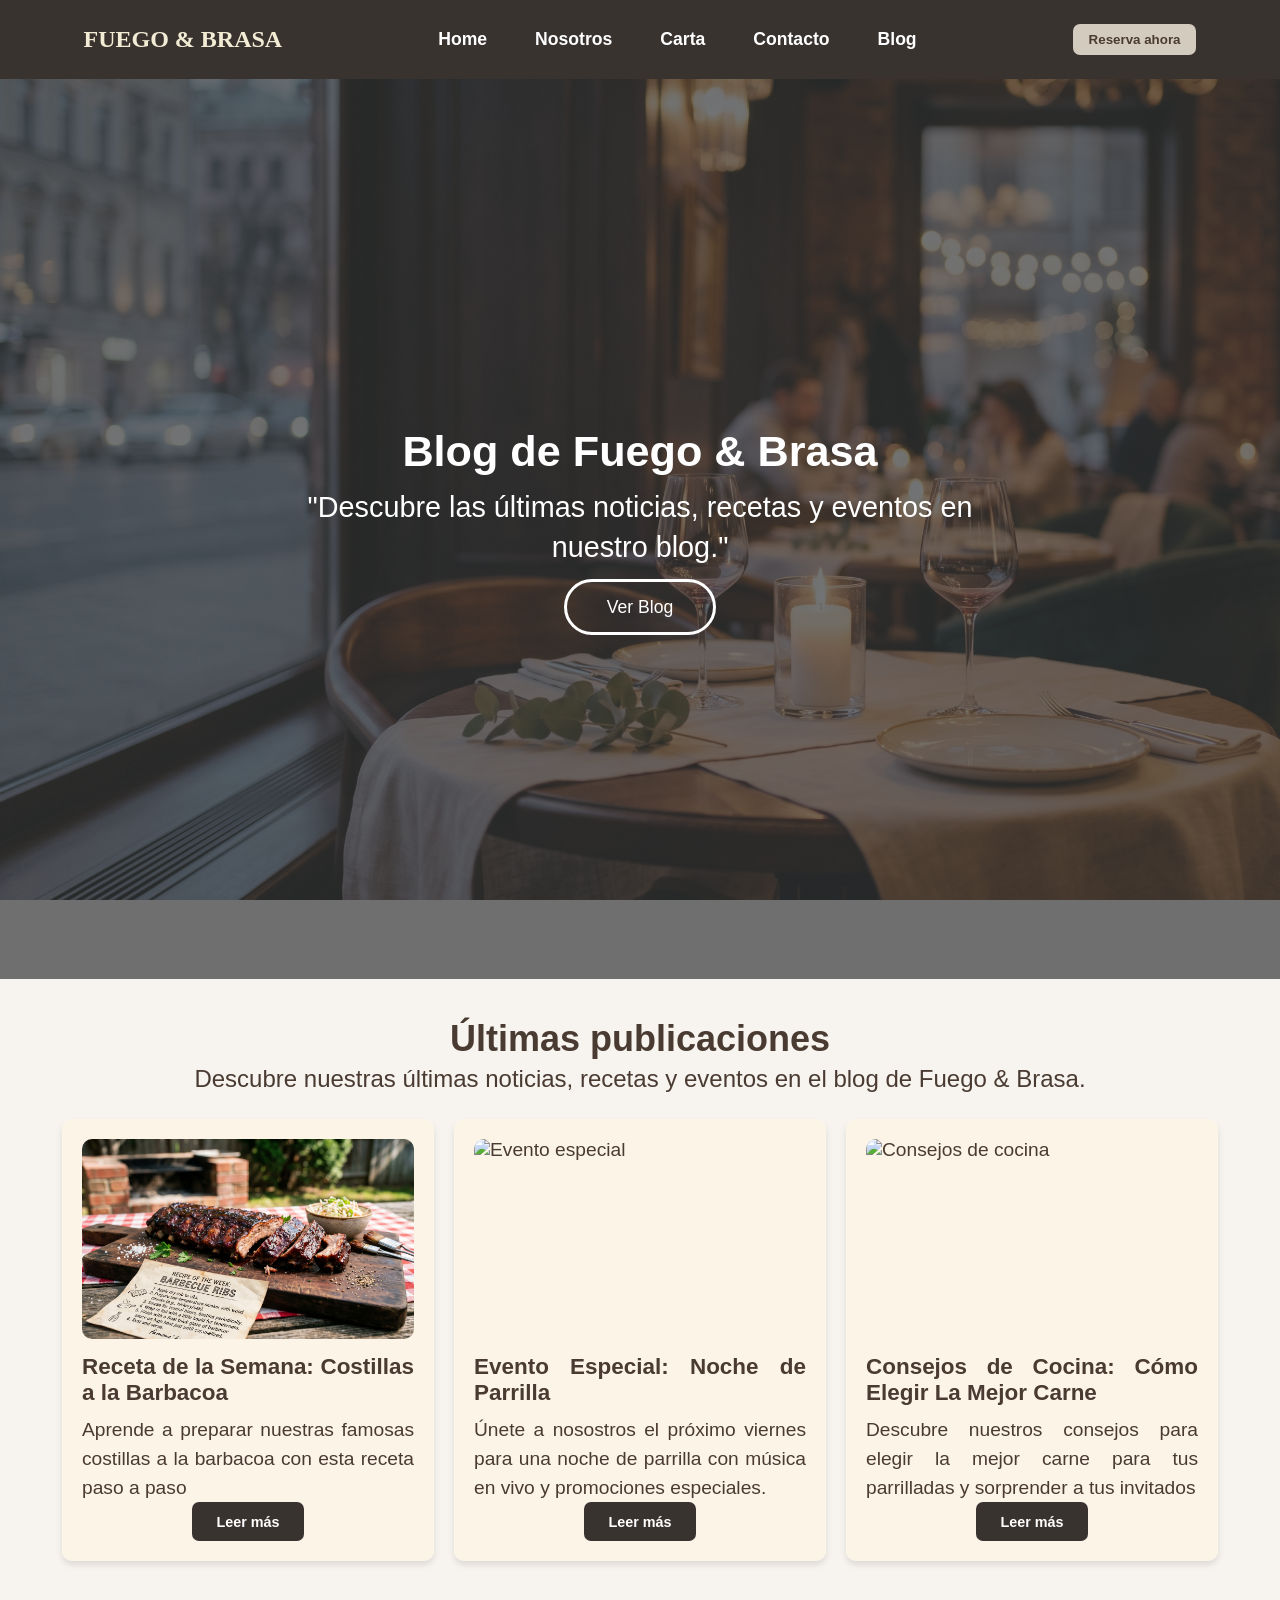
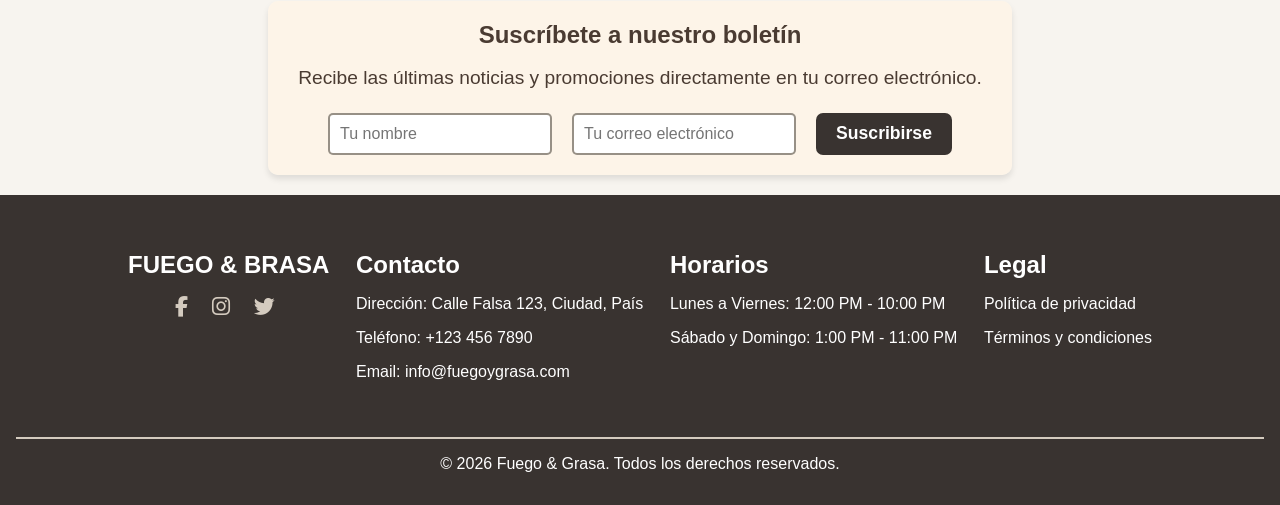
==== commit 9aca2ac0: "Implementación de navegacion interna en enlaces de las paginas de la web" ====
--- a/blog.html
+++ b/blog.html
@@ -33,7 +33,7 @@
                 <div class="contenido-capa">
                     <h2>Blog de Fuego & Brasa</h2>
                     <p>"Descubre las últimas noticias, recetas y eventos en nuestro blog."</p>
-                    <button class="btn-blog">Ver Blog</button>
+                    <a class="btn-blog" href="#blog-contenido">Ver Blog</a>
                 </div>
             </div>
         </section>
@@ -124,5 +124,6 @@
         <hr>
         <p class="copyright">&copy; 2026 Fuego & Grasa. Todos los derechos reservados.</p>
     </footer>
+    <script src="js/script.js"></script>
 </body>
 </html>
--- a/styles/styles.css
+++ b/styles/styles.css
@@ -3,6 +3,10 @@
     padding: 0;
     box-sizing: border-box;
     font-family: 'Open Sans', sans-serif;
+}
+
+html {
+    scroll-behavior: smooth;
 }
 
 body {
@@ -679,6 +683,7 @@
 
 main #carta-contenido .capa-oscura .contenido p {
     line-height: 2.5rem;
+    margin-bottom: 1rem;
 }
 
 main #carta-contenido .capa-oscura .contenido #btn-verCarta{
@@ -691,6 +696,7 @@
     background: none;
     color: #fff;
     cursor: pointer;
+    text-decoration: none;
 }
 
 main #carta-contenido .capa-oscura .contenido #btn-verCarta:hover{
@@ -906,6 +912,11 @@
     margin-bottom: 1rem;
 }
 
+main #contacto-presentacion .capa-oscura .contenido-capa p{
+    margin-bottom: 1rem;
+}
+
+
 main #contacto-presentacion .capa-oscura .contenido-capa .btn-contacto{
     border: 3px solid white;
     border-radius: 40px;
@@ -917,6 +928,7 @@
     color: #fff;
     cursor: pointer;
     transition: all 0.3s ease;
+    text-decoration: none;
 }
 
 main #contacto-presentacion .capa-oscura .contenido-capa .btn-contacto:hover{
@@ -1055,6 +1067,10 @@
     margin-bottom: 1rem;
 }
 
+main #blog-presentacion .capa-oscura .contenido-capa p{
+    margin-bottom: 1rem;
+}
+
 main #blog-presentacion .capa-oscura .contenido-capa .btn-blog{
     border: 3px solid white;
     border-radius: 40px;
@@ -1066,6 +1082,7 @@
     color: #fff;
     cursor: pointer;
     transition: all 0.3s ease;
+    text-decoration: none;
 }
 
 main #blog-presentacion .capa-oscura .contenido-capa .btn-blog:hover{
@@ -1224,15 +1241,34 @@
         gap: 1rem;
     }
 
+    header nav .logo {
+        order: 2;
+    }
+
+    header nav .btn-reservar {
+        order: 3;
+    }
+
     header nav ul {
+        display: none;        
+        flex-direction: column; 
+        gap: 1.2rem;
+        width: 100%;        
+        text-align: center;
+        padding: 20px 0 10px 0;
+        margin: 0;
+    }
+
+    header nav.activo ul {
+        display: flex;
+    }
+
+    header nav.activo .menu-hamburguesa .icono-abrir {
         display: none;
-        flex-direction: column;
-        gap: 0.5rem;
-        position: absolute;
-        width: 100%;
-        top: 0;
-        left: 0;
-        padding: 20px;
+    }
+
+    header nav.activo .menu-hamburguesa .icono-cerrar {
+        display: block;
     }
 
     header nav .menu-hamburguesa{
@@ -1320,6 +1356,7 @@
         align-items: center;
         gap: 20px;
         justify-content: center;
+        text-align: center;
     }
 
     footer .footer-content .informacion-contenedor{
@@ -1327,6 +1364,7 @@
         flex-direction: column;
         align-items: center;
         gap: 20px;
+        text-align: center;
     }
 
 
